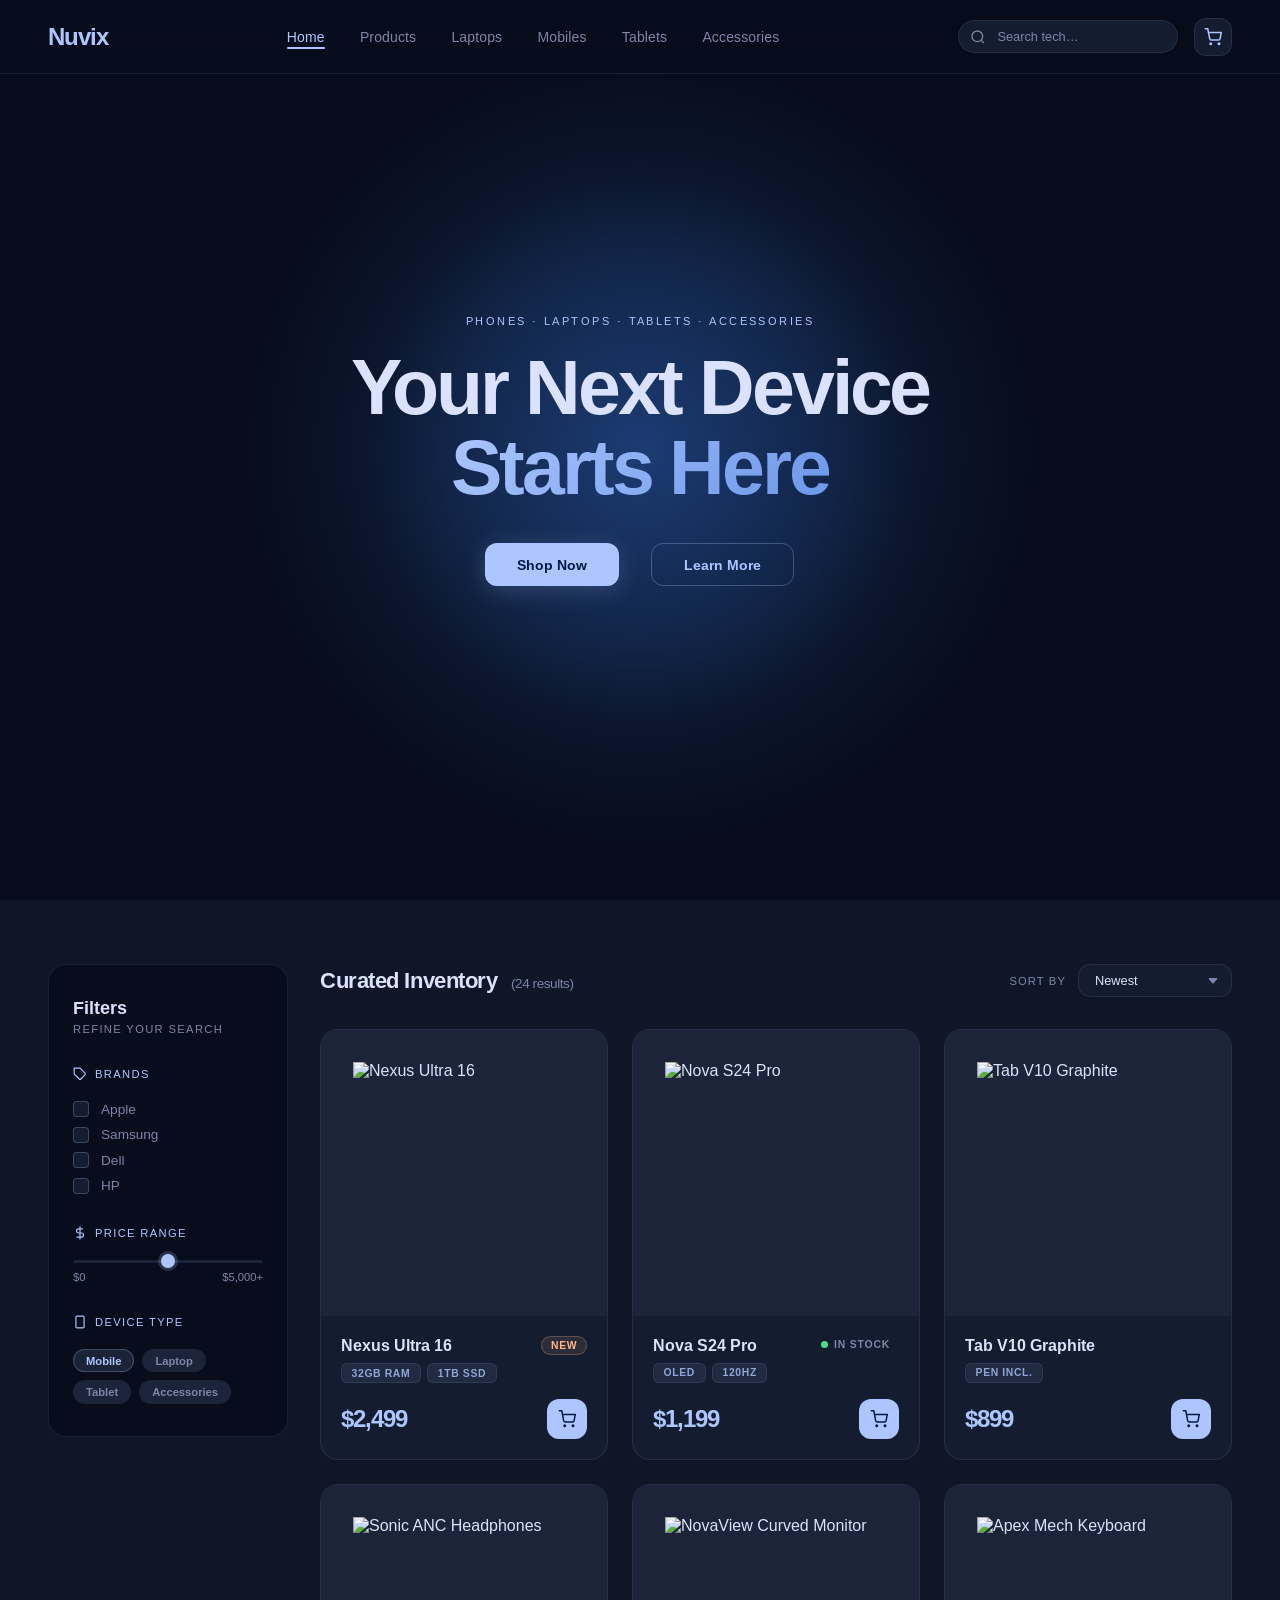
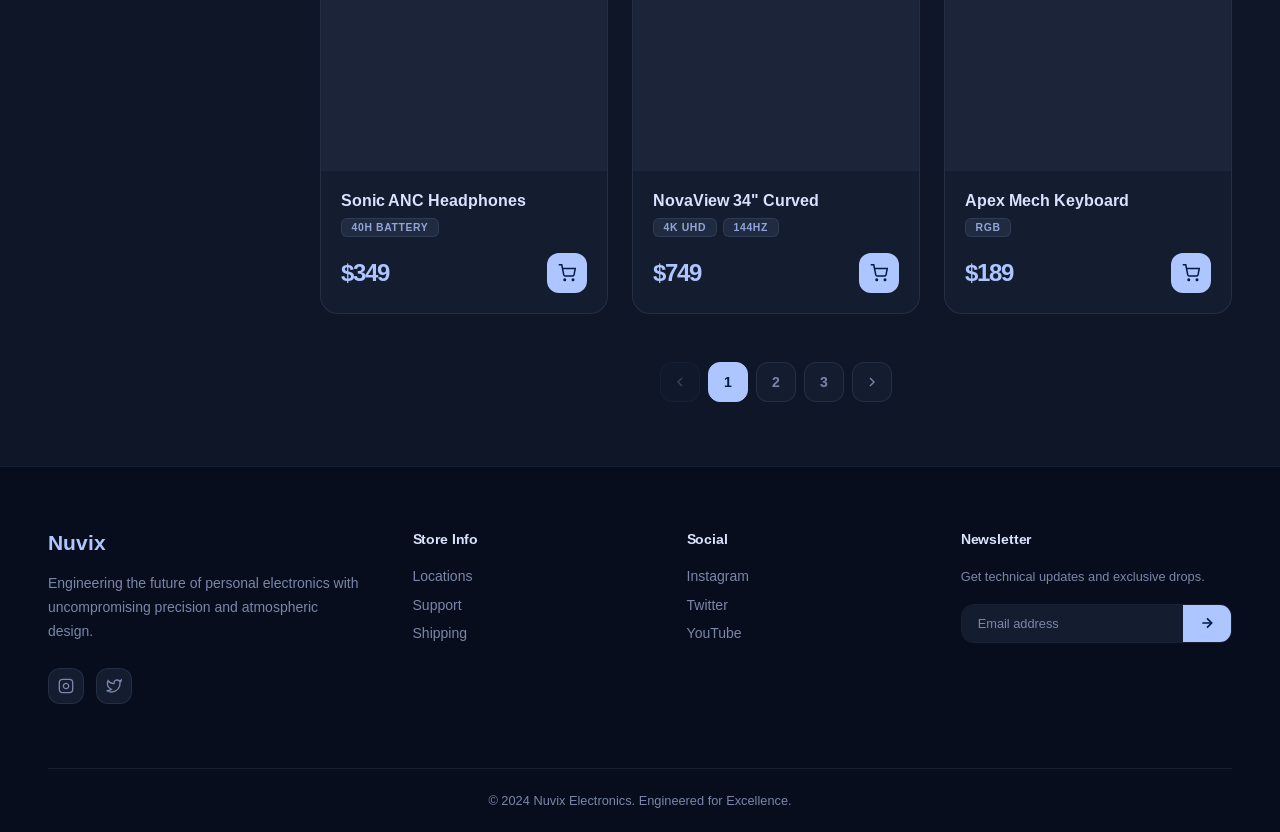
==== public/index.html @ 279979a7 "initial commit" ====
<!DOCTYPE html>
<html lang="en">

<head>
    <meta charset="utf-8" />
    <meta name="viewport" content="width=device-width, initial-scale=1.0" />
    <title>Nuvix | Engineered for Excellence</title>
    <link rel="preconnect" href="https://fonts.googleapis.com">
    <link rel="preconnect" href="https://fonts.gstatic.com" crossorigin>
    <link href="https://fonts.googleapis.com/css2?family=Arimo:ital,wght@0,400..700;1,400..700&display=swap"
        rel="stylesheet">
    <link rel="stylesheet" href="./css/home.css">
    <nav class="nav">
        <div class="nav__logo">Nuvix</div>

        <ul class="nav__links">
            <li><a href="#" class="active">Home</a></li>
            <li><a href="#">Products</a></li>
            <li><a href="#">Laptops</a></li>
            <li><a href="#">Mobiles</a></li>
            <li><a href="#">Tablets</a></li>
            <li><a href="#">Accessories</a></li>
        </ul>

        <div class="nav__actions">
            <div class="nav__search">
                <svg xmlns="http://www.w3.org/2000/svg" width="16" height="16" fill="none" stroke="currentColor"
                    stroke-width="2" viewBox="0 0 24 24">
                    <circle cx="11" cy="11" r="8" />
                    <line x1="21" y1="21" x2="16.65" y2="16.65" />
                </svg>
                <input type="text" placeholder="Search tech…" aria-label="Search" />
            </div>
            <button class="btn-icon" aria-label="Cart">
                <svg xmlns="http://www.w3.org/2000/svg" width="18" height="18" fill="none" stroke="currentColor"
                    stroke-width="2" viewBox="0 0 24 24">
                    <circle cx="9" cy="21" r="1" />
                    <circle cx="20" cy="21" r="1" />
                    <path d="M1 1h4l2.68 13.39a2 2 0 0 0 2 1.61h9.72a2 2 0 0 0 2-1.61L23 6H6" />
                </svg>
            </button>
        </div>
    </nav>

    <!-- ══ HERO ══════════════════════════════ -->
    <section class="hero background-gradient">
        

        <div class="hero__content">
            <span class="hero__eyebrow">Phones · Laptops · Tablets · Accessories</span>
            <h1 class="hero__title">Your Next Device<br /><span>Starts Here</span></h1>
            <div class="hero__cta">
                <button class="btn-primary">Shop Now</button>
                <button class="btn-secondary">Learn More</button>
            </div>
        </div>
    </section>

    <!-- ══ CATALOG ════════════════════════════ -->
    <div class="catalog">

        <!-- Sidebar -->
        <aside class="sidebar">
            <div class="sidebar__header">
                <h2>Filters</h2>
                <p>Refine your search</p>
            </div>

            <!-- Brands -->
            <div class="filter-group">
                <div class="filter-group__label">
                    <svg xmlns="http://www.w3.org/2000/svg" fill="none" viewBox="0 0 24 24" stroke="currentColor"
                        stroke-width="2">
                        <path d="M20.59 13.41l-7.17 7.17a2 2 0 0 1-2.83 0L2 12V2h10l8.59 8.59a2 2 0 0 1 0 2.82z" />
                        <line x1="7" y1="7" x2="7.01" y2="7" />
                    </svg>
                    Brands
                </div>
                <div class="checkbox-list">
                    <label class="checkbox-item"><input type="checkbox" /><span>Apple</span></label>
                    <label class="checkbox-item"><input type="checkbox" /><span>Samsung</span></label>
                    <label class="checkbox-item"><input type="checkbox" /><span>Dell</span></label>
                    <label class="checkbox-item"><input type="checkbox" /><span>HP</span></label>
                </div>
            </div>

            <!-- Price Range -->
            <div class="filter-group">
                <div class="filter-group__label">
                    <svg xmlns="http://www.w3.org/2000/svg" fill="none" viewBox="0 0 24 24" stroke="currentColor"
                        stroke-width="2">
                        <line x1="12" y1="1" x2="12" y2="23" />
                        <path d="M17 5H9.5a3.5 3.5 0 0 0 0 7h5a3.5 3.5 0 0 1 0 7H6" />
                    </svg>
                    Price Range
                </div>
                <div class="range-wrap">
                    <input type="range" min="0" max="5000" value="2500" />
                    <div class="range-labels"><span>$0</span><span>$5,000+</span></div>
                </div>
            </div>

            <!-- Device Type -->
            <div class="filter-group">
                <div class="filter-group__label">
                    <svg xmlns="http://www.w3.org/2000/svg" fill="none" viewBox="0 0 24 24" stroke="currentColor"
                        stroke-width="2">
                        <rect x="5" y="2" width="14" height="20" rx="2" ry="2" />
                        <line x1="12" y1="18" x2="12.01" y2="18" />
                    </svg>
                    Device Type
                </div>
                <div class="chip-list">
                    <button class="chip active">Mobile</button>
                    <button class="chip">Laptop</button>
                    <button class="chip">Tablet</button>
                    <button class="chip">Accessories</button>
                </div>
            </div>
        </aside>

        <!-- Main -->
        <div class="main-content">
            <div class="sort-bar">
                <h2>Curated Inventory <span>(24 results)</span></h2>
                <div class="sort-controls">
                    <label for="sort">Sort By</label>
                    <select id="sort">
                        <option>Newest</option>
                        <option>Price: Low to High</option>
                        <option>Price: High to Low</option>
                    </select>
                </div>
            </div>

            <div class="product-grid">

                <!-- Card 1 -->
                <div class="product-card">
                    <div class="card-img">
                        <img src="https://lh3.googleusercontent.com/aida-public/[base64]"
                            alt="Nexus Ultra 16" />
                    </div>
                    <div class="card-body">
                        <div class="card-header">
                            <a href="product.html">
                                <h3>Nexus Ultra 16</h3>
                            </a>
                            <span class="badge badge--new">NEW</span>
                        </div>
                        <div class="card-tags">
                            <span class="tag">32GB RAM</span>
                            <span class="tag">1TB SSD</span>
                        </div>
                        <div class="card-footer">
                            <span class="price">$2,499</span>
                            <button class="add-btn" aria-label="Add to cart">
                                <svg xmlns="http://www.w3.org/2000/svg" width="18" height="18" fill="none"
                                    stroke="currentColor" stroke-width="2" viewBox="0 0 24 24">
                                    <circle cx="9" cy="21" r="1" />
                                    <circle cx="20" cy="21" r="1" />
                                    <path d="M1 1h4l2.68 13.39a2 2 0 0 0 2 1.61h9.72a2 2 0 0 0 2-1.61L23 6H6" />
                                </svg>
                            </button>
                        </div>
                    </div>
                </div>

                <!-- Card 2 -->
                <div class="product-card">
                    <div class="card-img">
                        <img src="https://lh3.googleusercontent.com/aida-public/[base64]"
                            alt="Nova S24 Pro" />
                    </div>
                    <div class="card-body">
                        <div class="card-header">
                            <h3>Nova S24 Pro</h3>
                            <span class="badge badge--stock"><span class="dot"></span><span>In Stock</span></span>
                        </div>
                        <div class="card-tags">
                            <span class="tag">OLED</span>
                            <span class="tag">120Hz</span>
                        </div>
                        <div class="card-footer">
                            <span class="price">$1,199</span>
                            <button class="add-btn" aria-label="Add to cart">
                                <svg xmlns="http://www.w3.org/2000/svg" width="18" height="18" fill="none"
                                    stroke="currentColor" stroke-width="2" viewBox="0 0 24 24">
                                    <circle cx="9" cy="21" r="1" />
                                    <circle cx="20" cy="21" r="1" />
                                    <path d="M1 1h4l2.68 13.39a2 2 0 0 0 2 1.61h9.72a2 2 0 0 0 2-1.61L23 6H6" />
                                </svg>
                            </button>
                        </div>
                    </div>
                </div>

                <!-- Card 3 -->
                <div class="product-card">
                    <div class="card-img">
                        <img src="https://lh3.googleusercontent.com/aida-public/[base64]"
                            alt="Tab V10 Graphite" />
                    </div>
                    <div class="card-body">
                        <div class="card-header">
                            <h3>Tab V10 Graphite</h3>
                        </div>
                        <div class="card-tags">
                            <span class="tag">Pen Incl.</span>
                        </div>
                        <div class="card-footer">
                            <span class="price">$899</span>
                            <button class="add-btn" aria-label="Add to cart">
                                <svg xmlns="http://www.w3.org/2000/svg" width="18" height="18" fill="none"
                                    stroke="currentColor" stroke-width="2" viewBox="0 0 24 24">
                                    <circle cx="9" cy="21" r="1" />
                                    <circle cx="20" cy="21" r="1" />
                                    <path d="M1 1h4l2.68 13.39a2 2 0 0 0 2 1.61h9.72a2 2 0 0 0 2-1.61L23 6H6" />
                                </svg>
                            </button>
                        </div>
                    </div>
                </div>

                <!-- Card 4 -->
                <div class="product-card">
                    <div class="card-img">
                        <img src="https://lh3.googleusercontent.com/aida-public/[base64]"
                            alt="Sonic ANC Headphones" />
                    </div>
                    <div class="card-body">
                        <div class="card-header">
                            <h3>Sonic ANC Headphones</h3>
                        </div>
                        <div class="card-tags">
                            <span class="tag">40h Battery</span>
                        </div>
                        <div class="card-footer">
                            <span class="price">$349</span>
                            <button class="add-btn" aria-label="Add to cart">
                                <svg xmlns="http://www.w3.org/2000/svg" width="18" height="18" fill="none"
                                    stroke="currentColor" stroke-width="2" viewBox="0 0 24 24">
                                    <circle cx="9" cy="21" r="1" />
                                    <circle cx="20" cy="21" r="1" />
                                    <path d="M1 1h4l2.68 13.39a2 2 0 0 0 2 1.61h9.72a2 2 0 0 0 2-1.61L23 6H6" />
                                </svg>
                            </button>
                        </div>
                    </div>
                </div>

                <!-- Card 5 -->
                <div class="product-card">
                    <div class="card-img">
                        <img src="https://lh3.googleusercontent.com/aida-public/[base64]"
                            alt="NovaView Curved Monitor" />
                    </div>
                    <div class="card-body">
                        <div class="card-header">
                            <h3>NovaView 34" Curved</h3>
                        </div>
                        <div class="card-tags">
                            <span class="tag">4K UHD</span>
                            <span class="tag">144Hz</span>
                        </div>
                        <div class="card-footer">
                            <span class="price">$749</span>
                            <button class="add-btn" aria-label="Add to cart">
                                <svg xmlns="http://www.w3.org/2000/svg" width="18" height="18" fill="none"
                                    stroke="currentColor" stroke-width="2" viewBox="0 0 24 24">
                                    <circle cx="9" cy="21" r="1" />
                                    <circle cx="20" cy="21" r="1" />
                                    <path d="M1 1h4l2.68 13.39a2 2 0 0 0 2 1.61h9.72a2 2 0 0 0 2-1.61L23 6H6" />
                                </svg>
                            </button>
                        </div>
                    </div>
                </div>

                <!-- Card 6 -->
                <div class="product-card">
                    <div class="card-img">
                        <img src="https://lh3.googleusercontent.com/aida-public/[base64]"
                            alt="Apex Mech Keyboard" />
                    </div>
                    <div class="card-body">
                        <div class="card-header">
                            <h3>Apex Mech Keyboard</h3>
                        </div>
                        <div class="card-tags">
                            <span class="tag">RGB</span>
                        </div>
                        <div class="card-footer">
                            <span class="price">$189</span>
                            <button class="add-btn" aria-label="Add to cart">
                                <svg xmlns="http://www.w3.org/2000/svg" width="18" height="18" fill="none"
                                    stroke="currentColor" stroke-width="2" viewBox="0 0 24 24">
                                    <circle cx="9" cy="21" r="1" />
                                    <circle cx="20" cy="21" r="1" />
                                    <path d="M1 1h4l2.68 13.39a2 2 0 0 0 2 1.61h9.72a2 2 0 0 0 2-1.61L23 6H6" />
                                </svg>
                            </button>
                        </div>
                    </div>
                </div>

            </div><!-- /grid -->

            <!-- Pagination -->
            <div class="pagination">
                <button class="page-btn" disabled aria-label="Previous">
                    <svg xmlns="http://www.w3.org/2000/svg" width="16" height="16" fill="none" stroke="currentColor"
                        stroke-width="2" viewBox="0 0 24 24">
                        <polyline points="15 18 9 12 15 6" />
                    </svg>
                </button>
                <button class="page-btn active">1</button>
                <button class="page-btn">2</button>
                <button class="page-btn">3</button>
                <button class="page-btn" aria-label="Next">
                    <svg xmlns="http://www.w3.org/2000/svg" width="16" height="16" fill="none" stroke="currentColor"
                        stroke-width="2" viewBox="0 0 24 24">
                        <polyline points="9 18 15 12 9 6" />
                    </svg>
                </button>
            </div>

        </div><!-- /main-content -->
    </div><!-- /catalog -->

    <!-- ══ FOOTER ════════════════════════════ -->
    <footer class="footer">
        <div class="footer__grid">

            <div class="footer__brand">
                <div class="footer__brand-logo">Nuvix</div>
                <p>Engineering the future of personal electronics with uncompromising precision and atmospheric design.
                </p>
                <div class="footer__socials">
                    <a href="#" class="social-btn" aria-label="Instagram">
                        <svg xmlns="http://www.w3.org/2000/svg" width="16" height="16" fill="none" stroke="currentColor"
                            stroke-width="2" viewBox="0 0 24 24">
                            <rect x="2" y="2" width="20" height="20" rx="5" ry="5" />
                            <path d="M16 11.37A4 4 0 1 1 12.63 8 4 4 0 0 1 16 11.37z" />
                            <line x1="17.5" y1="6.5" x2="17.51" y2="6.5" />
                        </svg>
                    </a>
                    <a href="#" class="social-btn" aria-label="Twitter">
                        <svg xmlns="http://www.w3.org/2000/svg" width="16" height="16" fill="none" stroke="currentColor"
                            stroke-width="2" viewBox="0 0 24 24">
                            <path
                                d="M23 3a10.9 10.9 0 0 1-3.14 1.53 4.48 4.48 0 0 0-7.86 3v1A10.66 10.66 0 0 1 3 4s-4 9 5 13a11.64 11.64 0 0 1-7 2c9 5 20 0 20-11.5a4.5 4.5 0 0 0-.08-.83A7.72 7.72 0 0 0 23 3z" />
                        </svg>
                    </a>
                </div>
            </div>

            <div class="footer__col">
                <h4>Store Info</h4>
                <ul>
                    <li><a href="#">Locations</a></li>
                    <li><a href="#">Support</a></li>
                    <li><a href="#">Shipping</a></li>
                </ul>
            </div>

            <div class="footer__col">
                <h4>Social</h4>
                <ul>
                    <li><a href="#">Instagram</a></li>
                    <li><a href="#">Twitter</a></li>
                    <li><a href="#">YouTube</a></li>
                </ul>
            </div>

            <div class="footer__col">
                <h4>Newsletter</h4>
                <p class="newsletter__label">Get technical updates and exclusive drops.</p>
                <div class="newsletter-form">
                    <input type="email" placeholder="Email address" aria-label="Email address" />
                    <button aria-label="Subscribe">
                        <svg xmlns="http://www.w3.org/2000/svg" width="16" height="16" fill="none" stroke="currentColor"
                            stroke-width="2.5" viewBox="0 0 24 24">
                            <line x1="5" y1="12" x2="19" y2="12" />
                            <polyline points="12 5 19 12 12 19" />
                        </svg>
                    </button>
                </div>
            </div>

        </div>

        <div class="footer__bottom">
            <p>© 2024 Nuvix Electronics. Engineered for Excellence.</p>
        </div>
    </footer>

    <script>
        // Chip toggle
        document.querySelectorAll('.chip').forEach(chip => {
            chip.addEventListener('click', () => {
                document.querySelectorAll('.chip').forEach(c => c.classList.remove('active'));
                chip.classList.add('active');
            });
        });

        // Pagination
        document.querySelectorAll('.page-btn:not([disabled])').forEach(btn => {
            btn.addEventListener('click', () => {
                if (btn.querySelector('svg')) return; // skip arrow buttons
                document.querySelectorAll('.page-btn').forEach(b => b.classList.remove('active'));
                btn.classList.add('active');
            });
        });
    </script>
    </body>

</html>
---- public/css/home.css ----
*,
 *::before,
 *::after {
     box-sizing: border-box;
     margin: 0;
     padding: 0;
 }

 :root {
     --bg: #070d1c;
     --surface: #0e1628;
     --surface-2: #141d30;
     --surface-3: #1b2438;
     --border: rgba(173, 198, 255, .1);
     --primary: #adc6ff;
     --primary-dim: #6b97e8;
     --accent: #ffb786;
     --text: #dae2fd;
     --muted: #7b86a8;
     --font-head: 'Arimo', sans-serif;
     --font-body: 'DM Sans', sans-serif;
     --radius: 12px;
     --transition: .22s cubic-bezier(.4, 0, .2, 1);
 }

 html {
     scroll-behavior: smooth;
 }

 body {
     font-family: var(--font-body);
     background: var(--bg);
     color: var(--text);
     min-height: 100vh;
     overflow-x: hidden;
 }

 a {
     text-decoration: none;
     color: inherit;
 }

 ul {
     list-style: none;
 }

 img {
     display: block;
     max-width: 100%;
 }

 button,
 input,
 select {
     font-family: inherit;
 }

 /* ── Scrollbar ── */
 ::-webkit-scrollbar {
     width: 6px;
 }

 ::-webkit-scrollbar-track {
     background: var(--bg);
 }

 ::-webkit-scrollbar-thumb {
     background: var(--surface-3);
     border-radius: 99px;
 }

 /* ── Utility ── */
 .sr-only {
     position: absolute;
     width: 1px;
     height: 1px;
     overflow: hidden;
     clip: rect(0, 0, 0, 0);
 }

 /* ════════════════════════════════════════
     NAV
  ════════════════════════════════════════ */
 .nav {
     position: fixed;
     top: 0;
     left: 0;
     right: 0;
     z-index: 100;
     display: flex;
     align-items: center;
     justify-content: space-between;
     padding: 1.1rem 3rem;
     background: rgba(7, 13, 28, .7);
     backdrop-filter: blur(18px);
     border-bottom: 1px solid var(--border);
 }

 .nav__logo {
     font-family: var(--font-head);
     font-size: 1.5rem;
     font-weight: 800;
     color: var(--primary);
     letter-spacing: -.04em;
 }

 .nav__links {
     display: flex;
     align-items: center;
     gap: 2.2rem;
 }

 .nav__links a {
     font-size: .875rem;
     font-weight: 500;
     color: var(--muted);
     letter-spacing: .01em;
     transition: color var(--transition);
     position: relative;
 }

 .nav__links a:hover,
 .nav__links a.active {
     color: var(--primary);
 }

 .nav__links a.active::after {
     content: '';
     position: absolute;
     bottom: -4px;
     left: 0;
     right: 0;
     height: 2px;
     background: var(--primary);
     border-radius: 99px;
 }

 .nav__actions {
     display: flex;
     align-items: center;
     gap: 1rem;
 }

 .nav__search {
     position: relative;
     display: flex;
     align-items: center;
 }

 .nav__search svg {
     position: absolute;
     left: .75rem;
     color: var(--muted);
     pointer-events: none;
 }

 .nav__search input {
     background: var(--surface-2);
     border: 1px solid var(--border);
     border-radius: 99px;
     padding: .5rem 1rem .5rem 2.4rem;
     font-size: .8rem;
     color: var(--text);
     width: 220px;
     transition: border-color var(--transition), box-shadow var(--transition);
     outline: none;
 }

 .nav__search input::placeholder {
     color: var(--muted);
 }

 .nav__search input:focus {
     border-color: var(--primary-dim);
     box-shadow: 0 0 0 3px rgba(173, 198, 255, .1);
 }

 .btn-icon {
     display: flex;
     align-items: center;
     justify-content: center;
     width: 38px;
     height: 38px;
     border: 1px solid var(--border);
     border-radius: var(--radius);
     background: var(--surface-2);
     color: var(--primary);
     cursor: pointer;
     transition: background var(--transition), transform var(--transition);
 }

 .btn-icon:hover {
     background: var(--surface-3);
 }

 .btn-icon:active {
     transform: scale(.92);
 }

 /* ════════════════════════════════════════
     HERO
  ════════════════════════════════════════ */
 .hero {
     position: relative;
     min-height: 100vh;
     display: flex;
     align-items: center;
     padding: 8rem 3rem 8rem;
     overflow: hidden;
     flex-direction: column;
     justify-content: center;
 }



 .hero__bg {
     position: absolute;
     inset: 0;
     z-index: 0;
 }

 .hero__bg img {
     width: 100%;
     height: 100%;
     object-fit: cover;
     opacity: .2;

 }

 .hero__bg::after {
     content: '';
     inset: 0;
     background: linear-gradient(90deg, var(--bg) 40%, transparent 100%);
 }

 /* decorative glow */
 .hero__glow {
     position: absolute;
     top: 25%;
     right: 35%;
     width: 500px;
     height: 500px;
     border-radius: 50%;
     background: radial-gradient(circle, rgba(107, 151, 232, .18) 0%, transparent 70%);
     pointer-events: none;
     z-index: 0;
 }

 

 .background-gradient {
     inset: 0;
     z-index: 0;
     background-image: radial-gradient(circle at 50% 50%,
             rgba(59, 130, 246, 0.4) 0%,
             rgba(59, 130, 246, 0.2) 25%,
             rgba(59, 130, 246, 0.08) 35%,
             transparent 50%);
     background-size: 100% 100%;
 }


 .hero__content {
     position: relative;
     z-index: 1;
     max-width: 840px;
     text-align: center;
     display: flex;
     flex-direction: column;
     align-items: center;
 }

 .hero__eyebrow {
     display: inline-block;
     font-size: .7rem;
     font-family: var(--font-head);
     letter-spacing: .22em;
     text-transform: uppercase;
     color: var(--primary);
     margin-bottom: 1.25rem;

 }

 .hero__title {
     font-family: var(--font-head);
     font-size: clamp(2.8rem, 6vw, 5.5rem);
     font-weight: 800;
     line-height: 1.05;
     letter-spacing: -.04em;
     color: var(--text);
     margin-bottom: 1.5rem;
 }

 .hero__title span {
     background: linear-gradient(135deg, var(--primary) 0%, var(--primary-dim) 100%);
     -webkit-background-clip: text;
     -webkit-text-fill-color: transparent;
     background-clip: text;
 }

 .hero__desc {
     font-size: 1.05rem;
     color: var(--muted);
     line-height: 1.7;
     max-width: 440px;
     margin-bottom: 2.5rem;
     text-align: center;
 }

 .hero__cta {
     display: flex;
     gap: 2rem;
     flex-wrap: wrap;
     margin-top: 10px;
 }

 .btn-primary {
     padding: .8rem 2rem;
     background: var(--primary);
     color: #001a42;
     font-family: var(--font-head);
     font-weight: 700;
     font-size: .9rem;
     border: none;
     border-radius: var(--radius);
     cursor: pointer;
     transition: opacity var(--transition), transform var(--transition), box-shadow var(--transition);
     box-shadow: 0 4px 24px rgba(173, 198, 255, .2);
 }

 .btn-primary:hover {
     opacity: .88;
     transform: translateY(-2px);
     box-shadow: 0 8px 32px rgba(173, 198, 255, .3);
 }

 .btn-primary:active {
     transform: scale(.96);
 }

 .btn-secondary {
     padding: .8rem 2rem;
     background: transparent;
     color: var(--primary);
     font-family: var(--font-head);
     font-weight: 600;
     font-size: .9rem;
     border: 1px solid rgba(173, 198, 255, .3);
     border-radius: var(--radius);
     cursor: pointer;
     transition: background var(--transition), border-color var(--transition), transform var(--transition);
 }

 .btn-secondary:hover {
     background: rgba(173, 198, 255, .06);
     border-color: var(--primary);
 }

 .btn-secondary:active {
     transform: scale(.96);
 }



 .hero__image:hover {
     transform: translateY(-50%) rotate(0deg);
 }

 /* ════════════════════════════════════════
     CATALOG LAYOUT
  ════════════════════════════════════════ */
 .catalog {
     display: flex;
     gap: 2rem;
     padding: 4rem 3rem;
     background: var(--surface);
     min-height: 80vh;
     align-items: flex-start;
 }

 /* ── Sidebar ── */
 .sidebar {
     width: 240px;
     flex-shrink: 0;
     background: var(--bg);
     border: 1px solid var(--border);
     border-radius: 18px;
     padding: 2rem 1.5rem;
     position: sticky;
     top: 80px;
     display: flex;
     flex-direction: column;
     gap: 2rem;
 }

 .sidebar__header h2 {
     font-family: var(--font-head);
     font-size: 1.1rem;
     font-weight: 700;
     color: var(--text);
 }

 .sidebar__header p {
     font-size: .7rem;
     letter-spacing: .12em;
     text-transform: uppercase;
     color: var(--muted);
     margin-top: .25rem;
 }

 .filter-group {
     display: flex;
     flex-direction: column;
     gap: 1rem;
 }

 .filter-group__label {
     display: flex;
     align-items: center;
     gap: .5rem;
     font-size: .7rem;
     letter-spacing: .12em;
     text-transform: uppercase;
     color: var(--primary);
     margin-bottom: .25rem;
 }

 .filter-group__label svg {
     width: 14px;
     height: 14px;
 }

 .checkbox-list {
     display: flex;
     flex-direction: column;
     gap: .6rem;
 }

 .checkbox-item {
     display: flex;
     align-items: center;
     gap: .75rem;
     cursor: pointer;
 }

 .checkbox-item input[type="checkbox"] {
     appearance: none;
     width: 16px;
     height: 16px;
     border: 1.5px solid rgba(173, 198, 255, .25);
     border-radius: 4px;
     background: var(--surface-2);
     cursor: pointer;
     transition: border-color var(--transition), background var(--transition);
     flex-shrink: 0;
     position: relative;
 }

 .checkbox-item input[type="checkbox"]:checked {
     background: var(--primary);
     border-color: var(--primary);
 }

 .checkbox-item input[type="checkbox"]:checked::after {
     content: '';
     position: absolute;
     top: 2px;
     left: 5px;
     width: 4px;
     height: 8px;
     border: 2px solid #001a42;
     border-top: none;
     border-left: none;
     transform: rotate(45deg);
 }

 .checkbox-item span {
     font-size: .85rem;
     color: var(--muted);
     transition: color var(--transition);
 }

 .checkbox-item:hover span {
     color: var(--primary);
 }

 /* range */
 .range-wrap {
     display: flex;
     flex-direction: column;
     gap: .5rem;
 }

 input[type="range"] {
     -webkit-appearance: none;
     appearance: none;
     width: 100%;
     height: 3px;
     background: var(--surface-3);
     border-radius: 99px;
     outline: none;
     cursor: pointer;
 }

 input[type="range"]::-webkit-slider-thumb {
     -webkit-appearance: none;
     width: 14px;
     height: 14px;
     border-radius: 50%;
     background: var(--primary);
     cursor: pointer;
     box-shadow: 0 0 0 3px rgba(173, 198, 255, .2);
 }

 .range-labels {
     display: flex;
     justify-content: space-between;
     font-size: .7rem;
     color: var(--muted);
 }

 /* device type chips */
 .chip-list {
     display: flex;
     flex-wrap: wrap;
     gap: .5rem;
 }

 .chip {
     padding: .3rem .75rem;
     border-radius: 99px;
     font-size: .7rem;
     font-weight: 600;
     cursor: pointer;
     transition: background var(--transition), color var(--transition);
     border: 1px solid transparent;
     background: var(--surface-3);
     color: var(--muted);
 }

 .chip:hover {
     background: var(--surface-2);
     color: var(--text);
 }

 .chip.active {
     background: rgba(173, 198, 255, .12);
     color: var(--primary);
     border-color: rgba(173, 198, 255, .25);
 }

 /* ── Main Content ── */
 .main-content {
     flex: 1;
     min-width: 0;
 }

 .sort-bar {
     display: flex;
     align-items: center;
     justify-content: space-between;
     margin-bottom: 2rem;
     flex-wrap: wrap;
     gap: 1rem;
 }

 .sort-bar h2 {
     font-family: var(--font-head);
     font-size: 1.4rem;
     font-weight: 700;
     letter-spacing: -.02em;
     color: var(--text);
 }

 .sort-bar h2 span {
     font-size: .85rem;
     font-weight: 400;
     color: var(--muted);
     margin-left: .5rem;
     font-family: var(--font-body);
 }

 .sort-controls {
     display: flex;
     align-items: center;
     gap: .75rem;
 }

 .sort-controls label {
     font-size: .7rem;
     letter-spacing: .1em;
     text-transform: uppercase;
     color: var(--muted);
 }

 .sort-controls select {
     background: var(--surface-2);
     border: 1px solid var(--border);
     border-radius: var(--radius);
     padding: .5rem 2rem .5rem 1rem;
     font-size: .8rem;
     color: var(--text);
     cursor: pointer;
     outline: none;
     appearance: none;
     background-image: url("data:image/svg+xml,%3Csvg xmlns='http://www.w3.org/2000/svg' width='12' height='12' fill='%237b86a8' viewBox='0 0 16 16'%3E%3Cpath d='M7.247 11.14L2.451 5.658C1.885 5.013 2.345 4 3.204 4h9.592a1 1 0 0 1 .753 1.659l-4.796 5.48a1 1 0 0 1-1.506 0z'/%3E%3C/svg%3E");
     background-repeat: no-repeat;
     background-position: right .75rem center;
     transition: border-color var(--transition);
 }

 .sort-controls select:focus {
     border-color: var(--primary-dim);
 }

 /* ── Product Grid ── */
 .product-grid {
     display: grid;
     grid-template-columns: repeat(auto-fill, minmax(260px, 1fr));
     gap: 1.5rem;
 }

 .product-card {
     background: var(--surface-2);
     border: 1px solid var(--border);
     border-radius: 18px;
     overflow: hidden;
     display: flex;
     flex-direction: column;
     transition: transform var(--transition), border-color var(--transition), box-shadow var(--transition);
 }

 .product-card:hover {
     transform: translateY(-4px);
     border-color: rgba(173, 198, 255, .2);
     box-shadow: 0 16px 48px rgba(0, 0, 0, .4);
 }

 .card-img {
     aspect-ratio: 1;
     background: var(--surface-3);
     padding: 2rem;
     overflow: hidden;
     display: flex;
     align-items: center;
     justify-content: center;
 }

 .card-img img {
     width: 100%;
     height: 100%;
     object-fit: contain;
     transition: transform .5s cubic-bezier(.4, 0, .2, 1);
 }

 .product-card:hover .card-img img {
     transform: scale(1.08);
 }

 .card-body {
     padding: 1.25rem;
     flex: 1;
     display: flex;
     flex-direction: column;
 }

 .card-header {
     display: flex;
     align-items: flex-start;
     justify-content: space-between;
     margin-bottom: .5rem;
     gap: .5rem;
 }

 .card-header h3 {
     font-family: var(--font-head);
     font-size: 1rem;
     font-weight: 700;
     color: var(--text);
     line-height: 1.2;
 }

 .badge {
     font-size: .65rem;
     font-weight: 700;
     letter-spacing: .06em;
     text-transform: uppercase;
     padding: .2rem .55rem;
     border-radius: 99px;
     flex-shrink: 0;
 }

 .badge--new {
     background: rgba(255, 183, 134, .1);
     color: var(--accent);
     border: 1px solid rgba(255, 183, 134, .25);
 }

 .badge--stock {
     display: flex;
     align-items: center;
     gap: .35rem;
 }

 .badge--stock .dot {
     width: 7px;
     height: 7px;
     border-radius: 50%;
     background: #4ade80;
     animation: pulse 2s infinite;
 }

 @keyframes pulse {

     0%,
     100% {
         opacity: 1;
     }

     50% {
         opacity: .4;
     }
 }

 .badge--stock span:last-child {
     font-size: .65rem;
     letter-spacing: .08em;
     text-transform: uppercase;
     color: var(--muted);
 }

 .card-tags {
     display: flex;
     flex-wrap: wrap;
     gap: .4rem;
     margin-bottom: 1rem;
 }

 .tag {
     font-size: .65rem;
     font-weight: 600;
     text-transform: uppercase;
     letter-spacing: .06em;
     padding: .2rem .6rem;
     border-radius: 6px;
     background: rgba(173, 198, 255, .08);
     color: rgba(173, 198, 255, .8);
     border: 1px solid rgba(173, 198, 255, .1);
 }

 .card-footer {
     display: flex;
     align-items: center;
     justify-content: space-between;
     margin-top: auto;
 }

 .price {
     font-family: var(--font-head);
     font-size: 1.5rem;
     font-weight: 800;
     color: var(--primary);
     letter-spacing: -.04em;
 }

 .add-btn {
     display: flex;
     align-items: center;
     justify-content: center;
     width: 40px;
     height: 40px;
     border: none;
     border-radius: var(--radius);
     background: var(--primary);
     color: #001a42;
     cursor: pointer;
     transition: transform var(--transition), opacity var(--transition);
 }

 .add-btn:hover {
     opacity: .85;
 }

 .add-btn:active {
     transform: scale(.88);
 }

 /* ── Pagination ── */
 .pagination {
     display: flex;
     align-items: center;
     justify-content: center;
     gap: .5rem;
     margin-top: 3rem;
 }

 .page-btn {
     width: 40px;
     height: 40px;
     display: flex;
     align-items: center;
     justify-content: center;
     border: 1px solid var(--border);
     border-radius: var(--radius);
     background: var(--surface-2);
     color: var(--muted);
     font-family: var(--font-head);
     font-weight: 600;
     font-size: .9rem;
     cursor: pointer;
     transition: background var(--transition), color var(--transition);
 }

 .page-btn:hover {
     background: var(--surface-3);
     color: var(--text);
 }

 .page-btn.active {
     background: var(--primary);
     color: #001a42;
     border-color: var(--primary);
 }

 .page-btn:disabled {
     opacity: .4;
     cursor: default;
 }

 /* ════════════════════════════════════════
     FOOTER
  ════════════════════════════════════════ */
 .footer {
     background: var(--bg);
     border-top: 1px solid var(--border);
     padding: 4rem 3rem 0;
 }

 .footer__grid {
     display: grid;
     grid-template-columns: 1.4fr 1fr 1fr 1.2fr;
     gap: 3rem;
     max-width: 1200px;
     margin: 0 auto;
     padding-bottom: 4rem;
 }

 .footer__brand-logo {
     font-family: var(--font-head);
     font-size: 1.3rem;
     font-weight: 800;
     color: var(--primary);
     margin-bottom: 1rem;
 }

 .footer__brand p {
     font-size: .875rem;
     color: var(--muted);
     line-height: 1.7;
     margin-bottom: 1.5rem;
 }

 .footer__socials {
     display: flex;
     gap: .75rem;
 }

 .social-btn {
     width: 36px;
     height: 36px;
     display: flex;
     align-items: center;
     justify-content: center;
     border: 1px solid var(--border);
     border-radius: var(--radius);
     color: var(--muted);
     transition: color var(--transition), border-color var(--transition), background var(--transition);
     cursor: pointer;
     background: var(--surface-2);
 }

 .social-btn:hover {
     color: var(--primary);
     border-color: var(--primary);
     background: rgba(173, 198, 255, .06);
 }

 .footer__col h4 {
     font-family: var(--font-head);
     font-size: .875rem;
     font-weight: 700;
     color: var(--text);
     margin-bottom: 1.25rem;
     letter-spacing: -.01em;
 }

 .footer__col ul {
     display: flex;
     flex-direction: column;
     gap: .65rem;
 }

 .footer__col a {
     font-size: .875rem;
     color: var(--muted);
     transition: color var(--transition);
 }

 .footer__col a:hover {
     color: var(--primary);
 }

 .newsletter__label {
     font-size: .8rem;
     color: var(--muted);
     margin-bottom: 1rem;
     line-height: 1.6;
 }

 .newsletter-form {
     display: flex;
     border: 1px solid var(--border);
     border-radius: var(--radius);
     overflow: hidden;
     transition: border-color var(--transition);
 }

 .newsletter-form:focus-within {
     border-color: var(--primary-dim);
 }

 .newsletter-form input {
     flex: 1;
     background: var(--surface-2);
     border: none;
     padding: .65rem 1rem;
     font-size: .8rem;
     color: var(--text);
     outline: none;
 }

 .newsletter-form input::placeholder {
     color: var(--muted);
 }

 .newsletter-form button {
     background: var(--primary);
     border: none;
     padding: .65rem 1rem;
     color: #001a42;
     cursor: pointer;
     transition: opacity var(--transition);
     display: flex;
     align-items: center;
 }

 .newsletter-form button:hover {
     opacity: .85;
 }

 .footer__bottom {
     border-top: 1px solid var(--border);
     padding: 1.5rem 3rem;
     text-align: center;
     max-width: 1200px;
     margin: 0 auto;
 }

 .footer__bottom p {
     font-size: .8rem;
     color: var(--muted);
 }

 /* ════════════════════════════════════════
     RESPONSIVE
  ════════════════════════════════════════ */
 @media (max-width: 1100px) {
     .hero__image {
         display: none;
     }

     .footer__grid {
         grid-template-columns: 1fr 1fr;
     }
 }

 @media (max-width: 768px) {
     .nav {
         padding: 1rem 1.5rem;
     }

     .nav__links {
         display: none;
     }

     .hero {
         padding: 7rem 1.5rem 4rem;
     }

     .catalog {
         flex-direction: column;
         padding: 2rem 1.5rem;
     }

     .sidebar {
         width: 100%;
         position: static;
     }

     .footer {
         padding: 3rem 1.5rem 0;
     }

     .footer__grid {
         grid-template-columns: 1fr;
         gap: 2rem;
     }

     .footer__bottom {
         padding: 1.5rem;
     }
 }
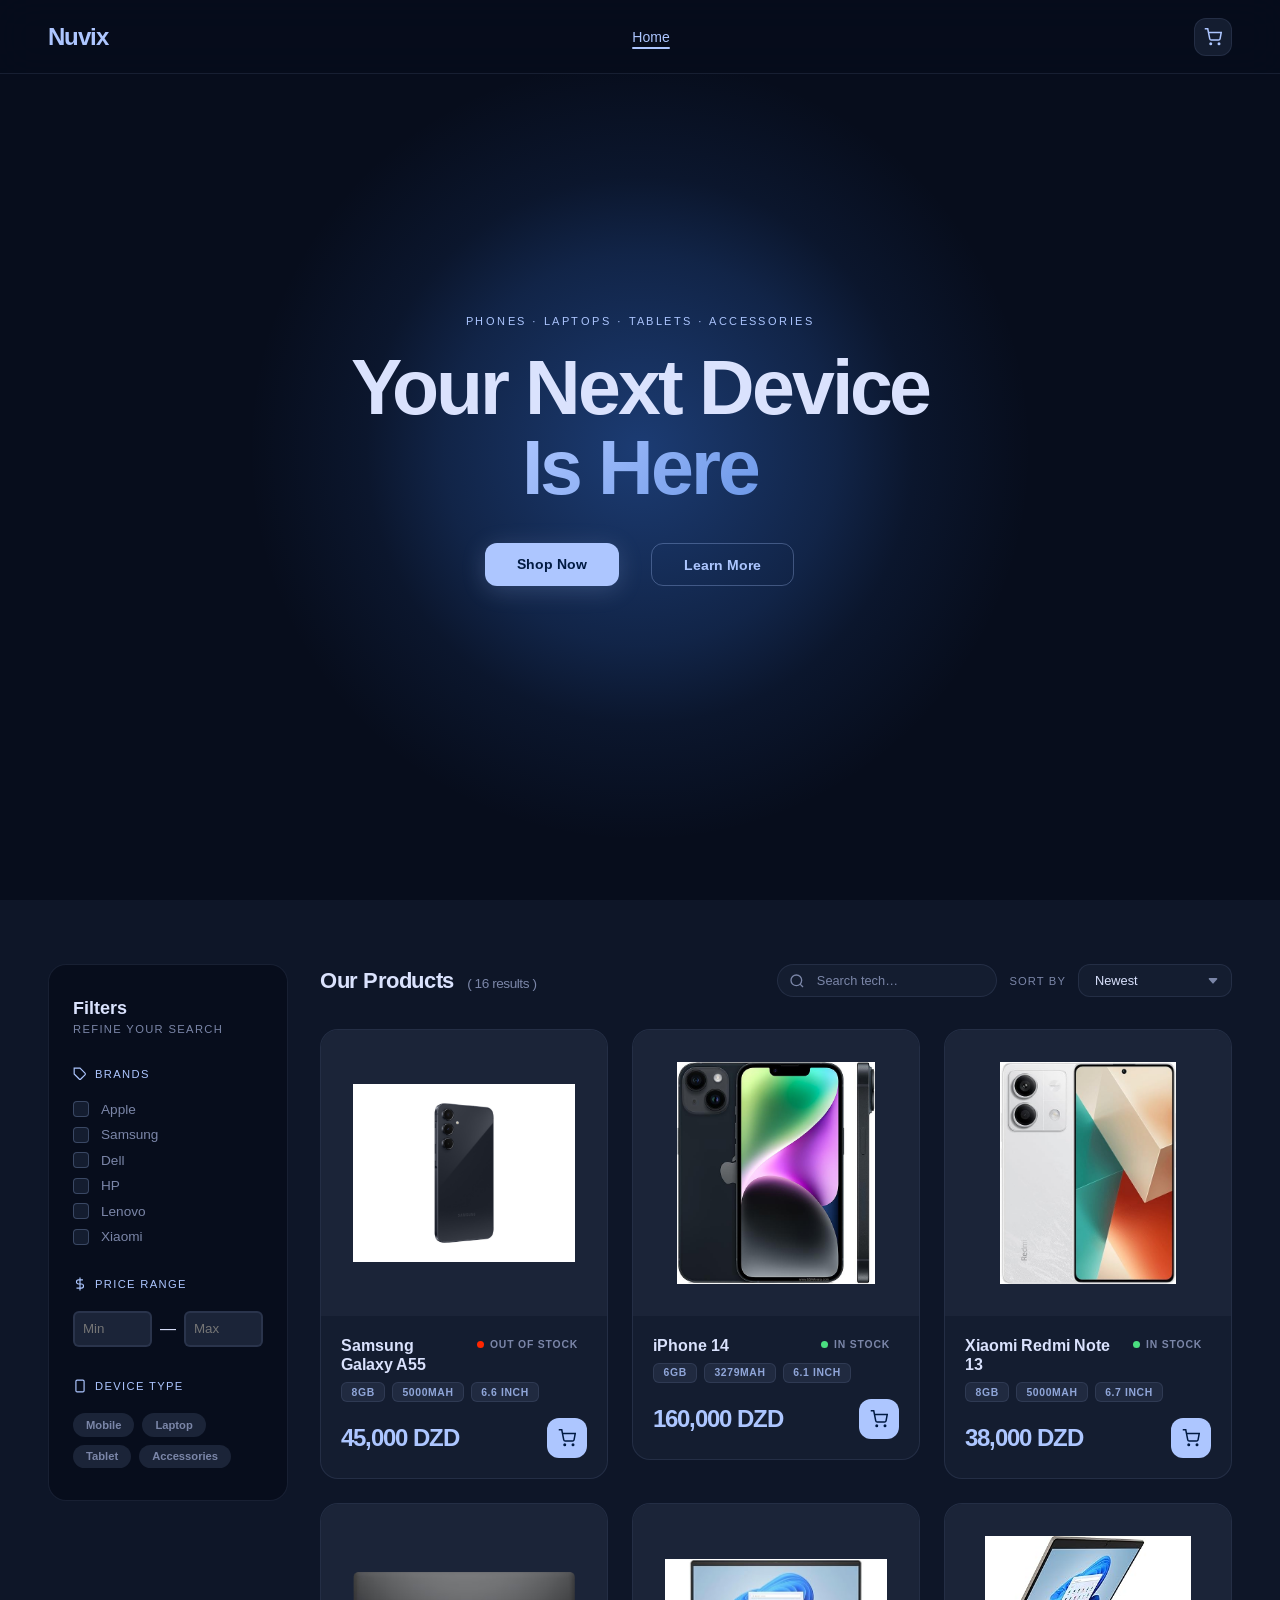
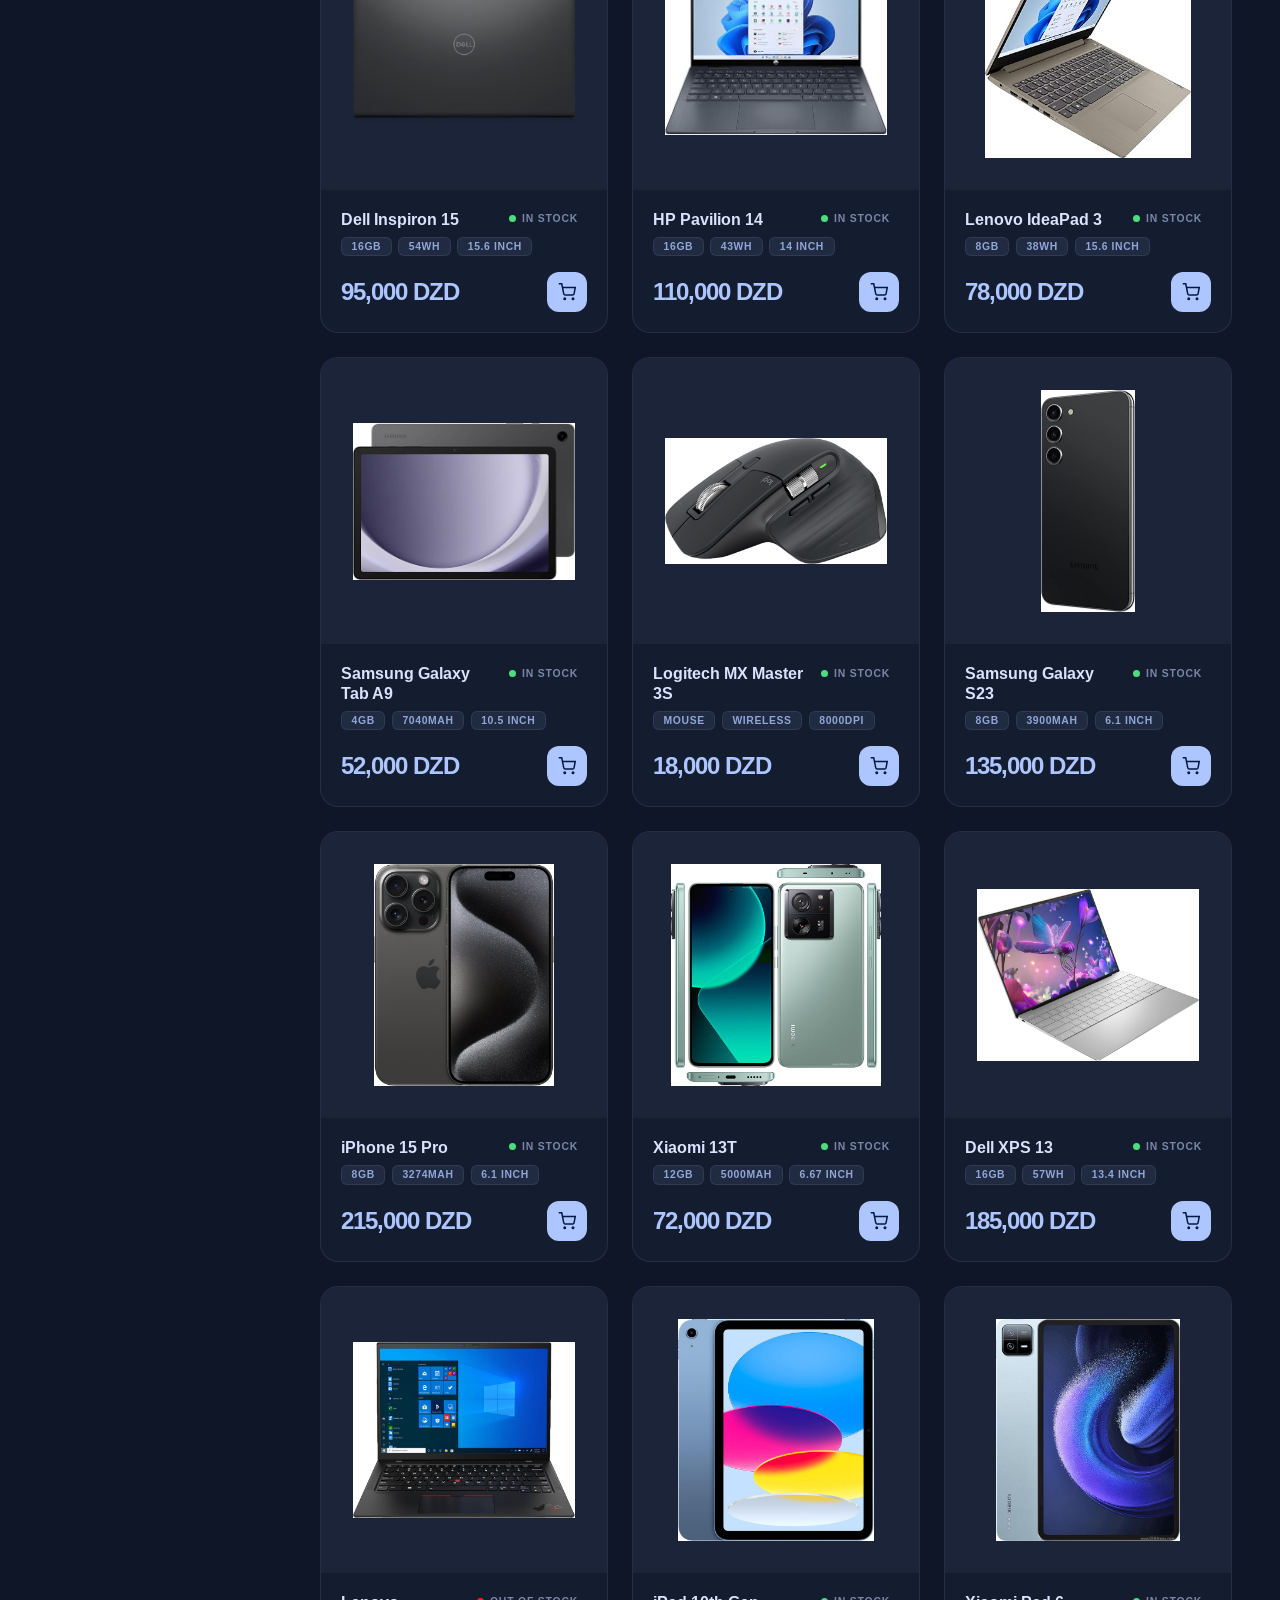
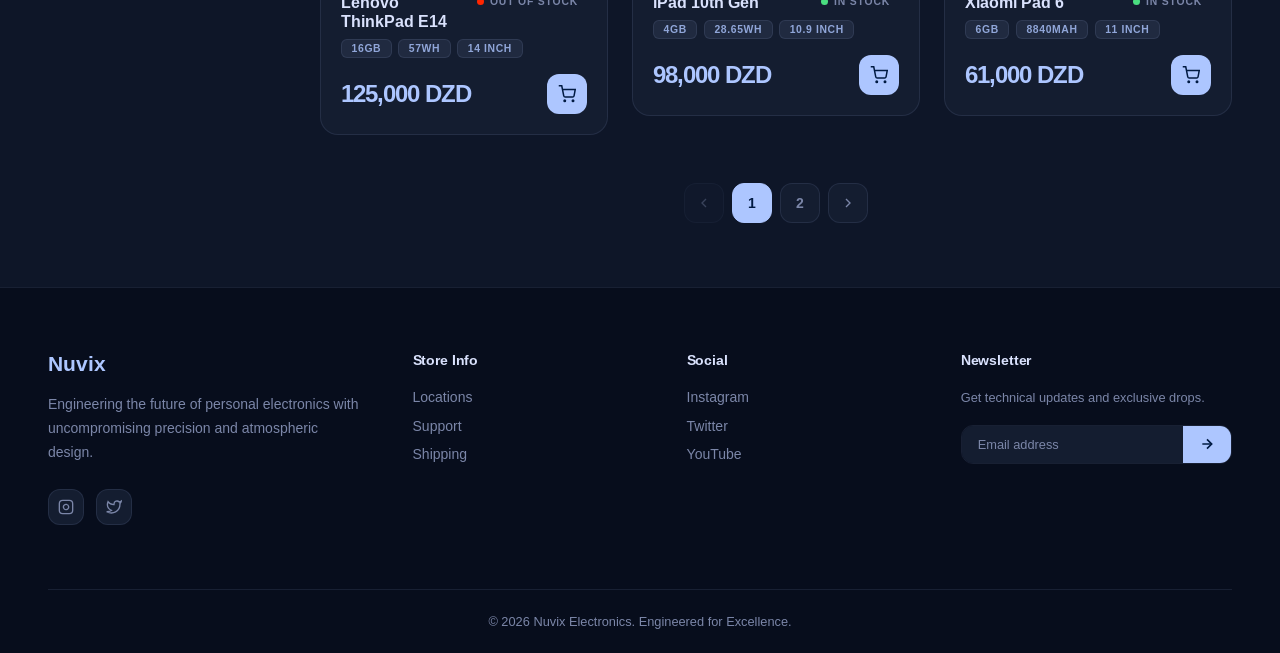
==== commit 1dca8b72: "Refactor code structure" ====
--- a/public/index.html
+++ b/public/index.html
@@ -1,63 +1,54 @@
 <!DOCTYPE html>
 <html lang="en">
+
 
 <head>
     <meta charset="utf-8" />
     <meta name="viewport" content="width=device-width, initial-scale=1.0" />
-    <title>Nuvix | Engineered for Excellence</title>
+    <title>Nuvix | </title>
     <link rel="preconnect" href="https://fonts.googleapis.com">
     <link rel="preconnect" href="https://fonts.gstatic.com" crossorigin>
     <link href="https://fonts.googleapis.com/css2?family=Arimo:ital,wght@0,400..700;1,400..700&display=swap"
         rel="stylesheet">
     <link rel="stylesheet" href="./css/home.css">
+</head>
+
+<body>
     <nav class="nav">
         <div class="nav__logo">Nuvix</div>
 
         <ul class="nav__links">
             <li><a href="#" class="active">Home</a></li>
-            <li><a href="#">Products</a></li>
-            <li><a href="#">Laptops</a></li>
-            <li><a href="#">Mobiles</a></li>
-            <li><a href="#">Tablets</a></li>
-            <li><a href="#">Accessories</a></li>
+
         </ul>
 
         <div class="nav__actions">
-            <div class="nav__search">
-                <svg xmlns="http://www.w3.org/2000/svg" width="16" height="16" fill="none" stroke="currentColor"
-                    stroke-width="2" viewBox="0 0 24 24">
-                    <circle cx="11" cy="11" r="8" />
-                    <line x1="21" y1="21" x2="16.65" y2="16.65" />
+            <a href="./cart.html" class="btn-icon""><svg xmlns=" http://www.w3.org/2000/svg" width="18" height="18"
+                fill="none" stroke="currentColor" stroke-width="2" viewBox="0 0 24 24">
+                <circle cx="9" cy="21" r="1" />
+                <circle cx="20" cy="21" r="1" />
+                <path d="M1 1h4l2.68 13.39a2 2 0 0 0 2 1.61h9.72a2 2 0 0 0 2-1.61L23 6H6" />
                 </svg>
-                <input type="text" placeholder="Search tech…" aria-label="Search" />
-            </div>
-            <button class="btn-icon" aria-label="Cart">
-                <svg xmlns="http://www.w3.org/2000/svg" width="18" height="18" fill="none" stroke="currentColor"
-                    stroke-width="2" viewBox="0 0 24 24">
-                    <circle cx="9" cy="21" r="1" />
-                    <circle cx="20" cy="21" r="1" />
-                    <path d="M1 1h4l2.68 13.39a2 2 0 0 0 2 1.61h9.72a2 2 0 0 0 2-1.61L23 6H6" />
-                </svg>
-            </button>
+            </a>
         </div>
     </nav>
 
     <!-- ══ HERO ══════════════════════════════ -->
     <section class="hero background-gradient">
-        
+
 
         <div class="hero__content">
             <span class="hero__eyebrow">Phones · Laptops · Tablets · Accessories</span>
-            <h1 class="hero__title">Your Next Device<br /><span>Starts Here</span></h1>
+            <h1 class="hero__title">Your Next Device<br /><span>Is Here</span></h1>
             <div class="hero__cta">
-                <button class="btn-primary">Shop Now</button>
+                <a href="#products" class="btn-primary">Shop Now</a>
                 <button class="btn-secondary">Learn More</button>
             </div>
         </div>
     </section>
 
     <!-- ══ CATALOG ════════════════════════════ -->
-    <div class="catalog">
+    <div class="catalog" id="products">
 
         <!-- Sidebar -->
         <aside class="sidebar">
@@ -81,6 +72,8 @@
                     <label class="checkbox-item"><input type="checkbox" /><span>Samsung</span></label>
                     <label class="checkbox-item"><input type="checkbox" /><span>Dell</span></label>
                     <label class="checkbox-item"><input type="checkbox" /><span>HP</span></label>
+                    <label class="checkbox-item"><input type="checkbox" /><span>Lenovo</span></label>
+                    <label class="checkbox-item"><input type="checkbox" /><span>Xiaomi</span></label>
                 </div>
             </div>
 
@@ -95,10 +88,14 @@
                     Price Range
                 </div>
                 <div class="range-wrap">
-                    <input type="range" min="0" max="5000" value="2500" />
-                    <div class="range-labels"><span>$0</span><span>$5,000+</span></div>
-                </div>
-            </div>
+                    <div class="price-inputs">
+                        <input type="number" id="price-min" placeholder="Min" min="0" />
+                        <span>—</span>
+                        <input type="number" id="price-max" placeholder="Max" min="0" />
+                    </div>
+                </div>
+            </div>
+
 
             <!-- Device Type -->
             <div class="filter-group">
@@ -111,7 +108,7 @@
                     Device Type
                 </div>
                 <div class="chip-list">
-                    <button class="chip active">Mobile</button>
+                    <button class="chip">Mobile</button>
                     <button class="chip">Laptop</button>
                     <button class="chip">Tablet</button>
                     <button class="chip">Accessories</button>
@@ -122,8 +119,17 @@
         <!-- Main -->
         <div class="main-content">
             <div class="sort-bar">
-                <h2>Curated Inventory <span>(24 results)</span></h2>
+                <h2>Our Products <span id="results-number">(24 results)</span></h2>
+
                 <div class="sort-controls">
+                    <div class="nav__search">
+                        <svg xmlns="http://www.w3.org/2000/svg" width="16" height="16" fill="none" stroke="currentColor"
+                            stroke-width="2" viewBox="0 0 24 24">
+                            <circle cx="11" cy="11" r="8" />
+                            <line x1="21" y1="21" x2="16.65" y2="16.65" />
+                        </svg>
+                        <input type="text" placeholder="Search tech…" aria-label="Search" />
+                    </div>
                     <label for="sort">Sort By</label>
                     <select id="sort">
                         <option>Newest</option>
@@ -133,200 +139,13 @@
                 </div>
             </div>
 
-            <div class="product-grid">
-
-                <!-- Card 1 -->
-                <div class="product-card">
-                    <div class="card-img">
-                        <img src="https://lh3.googleusercontent.com/aida-public/[base64]"
-                            alt="Nexus Ultra 16" />
-                    </div>
-                    <div class="card-body">
-                        <div class="card-header">
-                            <a href="product.html">
-                                <h3>Nexus Ultra 16</h3>
-                            </a>
-                            <span class="badge badge--new">NEW</span>
-                        </div>
-                        <div class="card-tags">
-                            <span class="tag">32GB RAM</span>
-                            <span class="tag">1TB SSD</span>
-                        </div>
-                        <div class="card-footer">
-                            <span class="price">$2,499</span>
-                            <button class="add-btn" aria-label="Add to cart">
-                                <svg xmlns="http://www.w3.org/2000/svg" width="18" height="18" fill="none"
-                                    stroke="currentColor" stroke-width="2" viewBox="0 0 24 24">
-                                    <circle cx="9" cy="21" r="1" />
-                                    <circle cx="20" cy="21" r="1" />
-                                    <path d="M1 1h4l2.68 13.39a2 2 0 0 0 2 1.61h9.72a2 2 0 0 0 2-1.61L23 6H6" />
-                                </svg>
-                            </button>
-                        </div>
-                    </div>
-                </div>
-
-                <!-- Card 2 -->
-                <div class="product-card">
-                    <div class="card-img">
-                        <img src="https://lh3.googleusercontent.com/aida-public/[base64]"
-                            alt="Nova S24 Pro" />
-                    </div>
-                    <div class="card-body">
-                        <div class="card-header">
-                            <h3>Nova S24 Pro</h3>
-                            <span class="badge badge--stock"><span class="dot"></span><span>In Stock</span></span>
-                        </div>
-                        <div class="card-tags">
-                            <span class="tag">OLED</span>
-                            <span class="tag">120Hz</span>
-                        </div>
-                        <div class="card-footer">
-                            <span class="price">$1,199</span>
-                            <button class="add-btn" aria-label="Add to cart">
-                                <svg xmlns="http://www.w3.org/2000/svg" width="18" height="18" fill="none"
-                                    stroke="currentColor" stroke-width="2" viewBox="0 0 24 24">
-                                    <circle cx="9" cy="21" r="1" />
-                                    <circle cx="20" cy="21" r="1" />
-                                    <path d="M1 1h4l2.68 13.39a2 2 0 0 0 2 1.61h9.72a2 2 0 0 0 2-1.61L23 6H6" />
-                                </svg>
-                            </button>
-                        </div>
-                    </div>
-                </div>
-
-                <!-- Card 3 -->
-                <div class="product-card">
-                    <div class="card-img">
-                        <img src="https://lh3.googleusercontent.com/aida-public/[base64]"
-                            alt="Tab V10 Graphite" />
-                    </div>
-                    <div class="card-body">
-                        <div class="card-header">
-                            <h3>Tab V10 Graphite</h3>
-                        </div>
-                        <div class="card-tags">
-                            <span class="tag">Pen Incl.</span>
-                        </div>
-                        <div class="card-footer">
-                            <span class="price">$899</span>
-                            <button class="add-btn" aria-label="Add to cart">
-                                <svg xmlns="http://www.w3.org/2000/svg" width="18" height="18" fill="none"
-                                    stroke="currentColor" stroke-width="2" viewBox="0 0 24 24">
-                                    <circle cx="9" cy="21" r="1" />
-                                    <circle cx="20" cy="21" r="1" />
-                                    <path d="M1 1h4l2.68 13.39a2 2 0 0 0 2 1.61h9.72a2 2 0 0 0 2-1.61L23 6H6" />
-                                </svg>
-                            </button>
-                        </div>
-                    </div>
-                </div>
-
-                <!-- Card 4 -->
-                <div class="product-card">
-                    <div class="card-img">
-                        <img src="https://lh3.googleusercontent.com/aida-public/[base64]"
-                            alt="Sonic ANC Headphones" />
-                    </div>
-                    <div class="card-body">
-                        <div class="card-header">
-                            <h3>Sonic ANC Headphones</h3>
-                        </div>
-                        <div class="card-tags">
-                            <span class="tag">40h Battery</span>
-                        </div>
-                        <div class="card-footer">
-                            <span class="price">$349</span>
-                            <button class="add-btn" aria-label="Add to cart">
-                                <svg xmlns="http://www.w3.org/2000/svg" width="18" height="18" fill="none"
-                                    stroke="currentColor" stroke-width="2" viewBox="0 0 24 24">
-                                    <circle cx="9" cy="21" r="1" />
-                                    <circle cx="20" cy="21" r="1" />
-                                    <path d="M1 1h4l2.68 13.39a2 2 0 0 0 2 1.61h9.72a2 2 0 0 0 2-1.61L23 6H6" />
-                                </svg>
-                            </button>
-                        </div>
-                    </div>
-                </div>
-
-                <!-- Card 5 -->
-                <div class="product-card">
-                    <div class="card-img">
-                        <img src="https://lh3.googleusercontent.com/aida-public/[base64]"
-                            alt="NovaView Curved Monitor" />
-                    </div>
-                    <div class="card-body">
-                        <div class="card-header">
-                            <h3>NovaView 34" Curved</h3>
-                        </div>
-                        <div class="card-tags">
-                            <span class="tag">4K UHD</span>
-                            <span class="tag">144Hz</span>
-                        </div>
-                        <div class="card-footer">
-                            <span class="price">$749</span>
-                            <button class="add-btn" aria-label="Add to cart">
-                                <svg xmlns="http://www.w3.org/2000/svg" width="18" height="18" fill="none"
-                                    stroke="currentColor" stroke-width="2" viewBox="0 0 24 24">
-                                    <circle cx="9" cy="21" r="1" />
-                                    <circle cx="20" cy="21" r="1" />
-                                    <path d="M1 1h4l2.68 13.39a2 2 0 0 0 2 1.61h9.72a2 2 0 0 0 2-1.61L23 6H6" />
-                                </svg>
-                            </button>
-                        </div>
-                    </div>
-                </div>
-
-                <!-- Card 6 -->
-                <div class="product-card">
-                    <div class="card-img">
-                        <img src="https://lh3.googleusercontent.com/aida-public/[base64]"
-                            alt="Apex Mech Keyboard" />
-                    </div>
-                    <div class="card-body">
-                        <div class="card-header">
-                            <h3>Apex Mech Keyboard</h3>
-                        </div>
-                        <div class="card-tags">
-                            <span class="tag">RGB</span>
-                        </div>
-                        <div class="card-footer">
-                            <span class="price">$189</span>
-                            <button class="add-btn" aria-label="Add to cart">
-                                <svg xmlns="http://www.w3.org/2000/svg" width="18" height="18" fill="none"
-                                    stroke="currentColor" stroke-width="2" viewBox="0 0 24 24">
-                                    <circle cx="9" cy="21" r="1" />
-                                    <circle cx="20" cy="21" r="1" />
-                                    <path d="M1 1h4l2.68 13.39a2 2 0 0 0 2 1.61h9.72a2 2 0 0 0 2-1.61L23 6H6" />
-                                </svg>
-                            </button>
-                        </div>
-                    </div>
-                </div>
-
-            </div><!-- /grid -->
+            <div class="product-grid" id="product-grid"></div><!-- /grid -->
 
             <!-- Pagination -->
-            <div class="pagination">
-                <button class="page-btn" disabled aria-label="Previous">
-                    <svg xmlns="http://www.w3.org/2000/svg" width="16" height="16" fill="none" stroke="currentColor"
-                        stroke-width="2" viewBox="0 0 24 24">
-                        <polyline points="15 18 9 12 15 6" />
-                    </svg>
-                </button>
-                <button class="page-btn active">1</button>
-                <button class="page-btn">2</button>
-                <button class="page-btn">3</button>
-                <button class="page-btn" aria-label="Next">
-                    <svg xmlns="http://www.w3.org/2000/svg" width="16" height="16" fill="none" stroke="currentColor"
-                        stroke-width="2" viewBox="0 0 24 24">
-                        <polyline points="9 18 15 12 9 6" />
-                    </svg>
-                </button>
-            </div>
-
-        </div><!-- /main-content -->
-    </div><!-- /catalog -->
+            <div class="pagination" role="navigation" aria-label="Product pages"></div>
+
+        </div>
+    </div>
 
     <!-- ══ FOOTER ════════════════════════════ -->
     <footer class="footer">
@@ -391,28 +210,12 @@
         </div>
 
         <div class="footer__bottom">
-            <p>© 2024 Nuvix Electronics. Engineered for Excellence.</p>
+            <p>© 2026 Nuvix Electronics. Engineered for Excellence.</p>
         </div>
     </footer>
 
-    <script>
-        // Chip toggle
-        document.querySelectorAll('.chip').forEach(chip => {
-            chip.addEventListener('click', () => {
-                document.querySelectorAll('.chip').forEach(c => c.classList.remove('active'));
-                chip.classList.add('active');
-            });
-        });
-
-        // Pagination
-        document.querySelectorAll('.page-btn:not([disabled])').forEach(btn => {
-            btn.addEventListener('click', () => {
-                if (btn.querySelector('svg')) return; // skip arrow buttons
-                document.querySelectorAll('.page-btn').forEach(b => b.classList.remove('active'));
-                btn.classList.add('active');
-            });
-        });
-    </script>
-    </body>
+    <script src="./js/data.js"></script>
+    <script src="./js/home.js"></script>
+</body>
 
 </html>
--- a/public/css/home.css
+++ b/public/css/home.css
@@ -108,6 +108,7 @@
      display: flex;
      align-items: center;
      gap: 2.2rem;
+     
  }
 
  .nav__links a {
@@ -491,26 +492,34 @@
      gap: .5rem;
  }
 
- input[type="range"] {
-     -webkit-appearance: none;
-     appearance: none;
-     width: 100%;
-     height: 3px;
-     background: var(--surface-3);
-     border-radius: 99px;
-     outline: none;
-     cursor: pointer;
- }
-
- input[type="range"]::-webkit-slider-thumb {
-     -webkit-appearance: none;
-     width: 14px;
-     height: 14px;
-     border-radius: 50%;
-     background: var(--primary);
-     cursor: pointer;
-     box-shadow: 0 0 0 3px rgba(173, 198, 255, .2);
- }
+ .price-inputs {
+  display: flex;
+  align-items: center;
+  gap: 0.5rem;
+}
+
+.price-inputs input[type="number"] {
+  width: 100%;
+  height: 36px;
+  background: var(--surface-3);
+  border-radius: 6px;
+  color: var(--primary);
+  border: 2px solid var(--border);
+  padding: 0 0.5rem;
+  outline: none;
+}
+
+.price-inputs input[type="number"]:focus {
+  border-color: var(--primary);
+}
+
+/* Hide the ugly up/down arrows */
+.price-inputs input[type="number"]::-webkit-outer-spin-button,
+.price-inputs input[type="number"]::-webkit-inner-spin-button {
+  -webkit-appearance: none;
+}
+
+ 
 
  .range-labels {
      display: flex;
@@ -644,6 +653,7 @@
      display: flex;
      align-items: center;
      justify-content: center;
+     
  }
 
  .card-img img {
@@ -709,6 +719,18 @@
      background: #4ade80;
      animation: pulse 2s infinite;
  }
+  .badge--out {
+     display: flex;
+     align-items: center;
+     gap: .35rem;
+ }
+  .badge--out .dotout {
+     width: 7px;
+     height: 7px;
+     border-radius: 50%;
+     background: #ff2600;
+     animation: pulse 2s infinite;
+ }
 
  @keyframes pulse {
 
@@ -723,6 +745,12 @@
  }
 
  .badge--stock span:last-child {
+     font-size: .65rem;
+     letter-spacing: .08em;
+     text-transform: uppercase;
+     color: var(--muted);
+ }
+  .badge--out span:last-child {
      font-size: .65rem;
      letter-spacing: .08em;
      text-transform: uppercase;
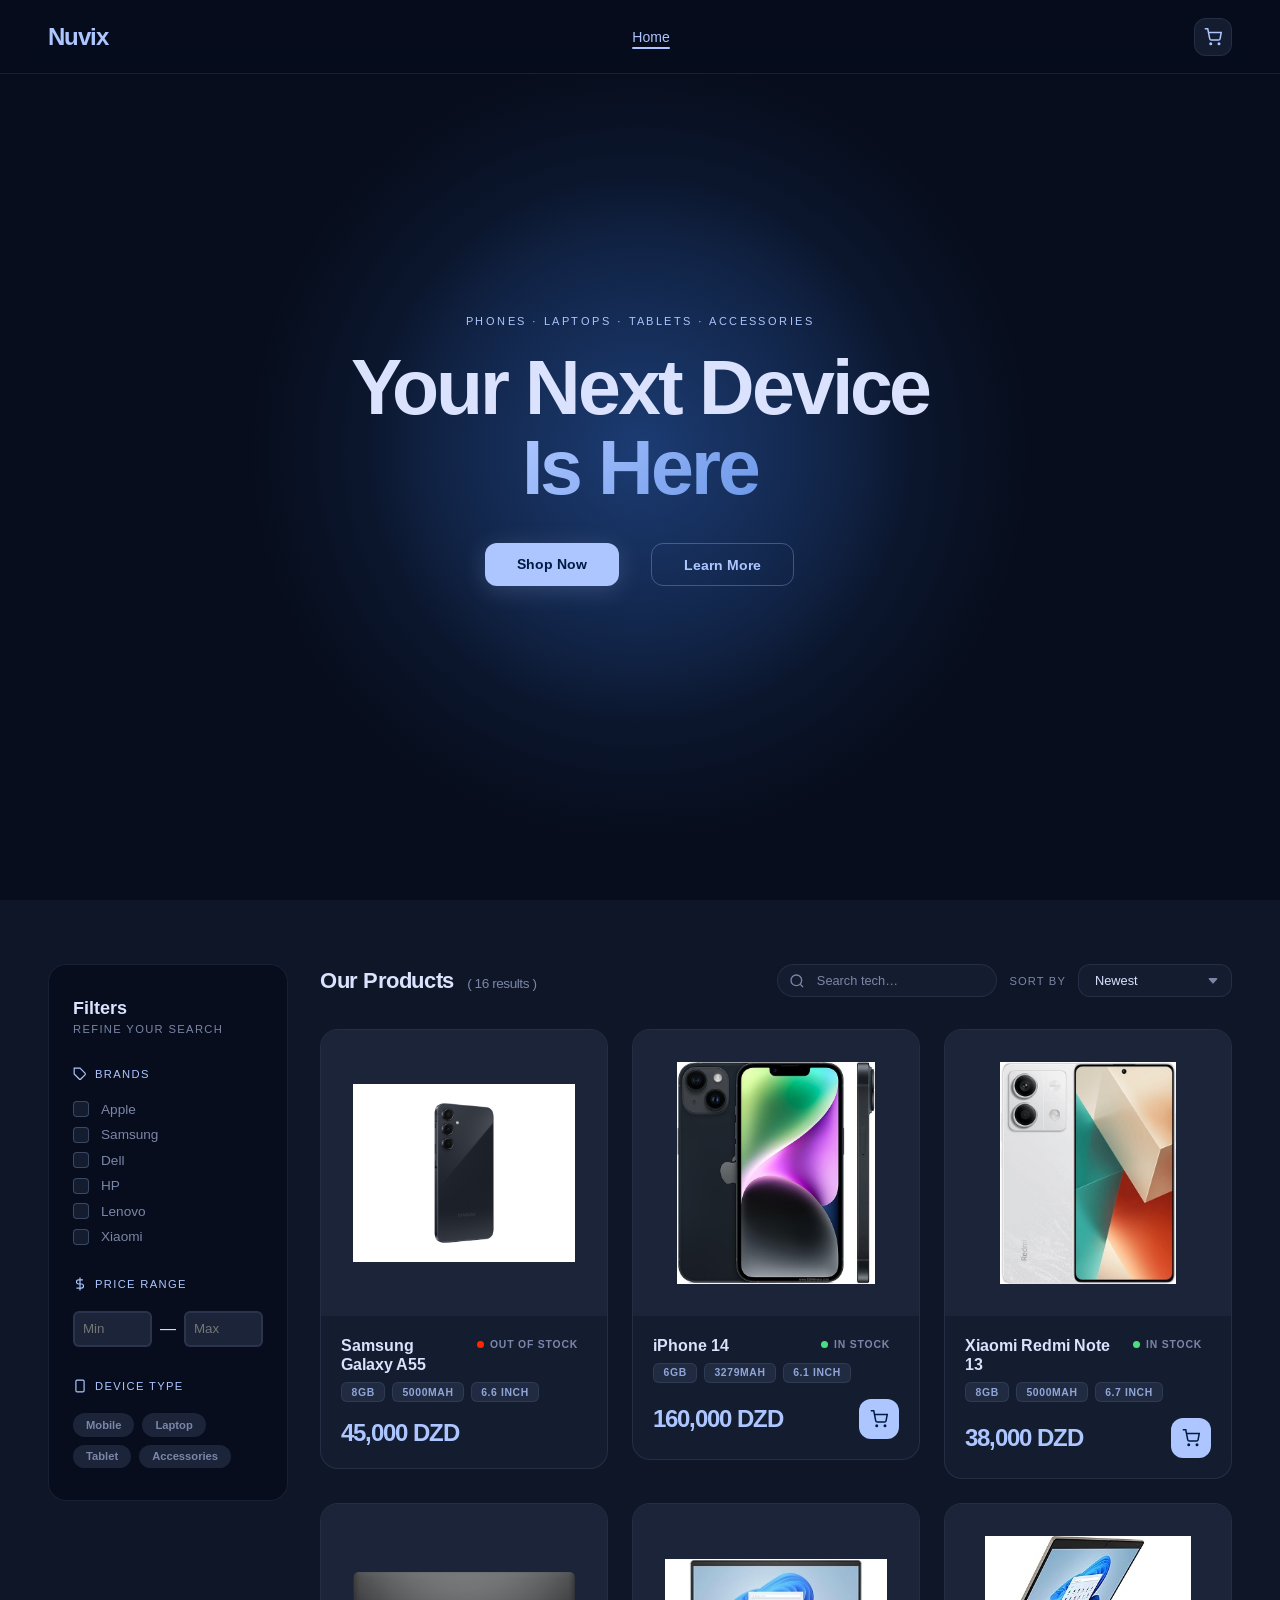
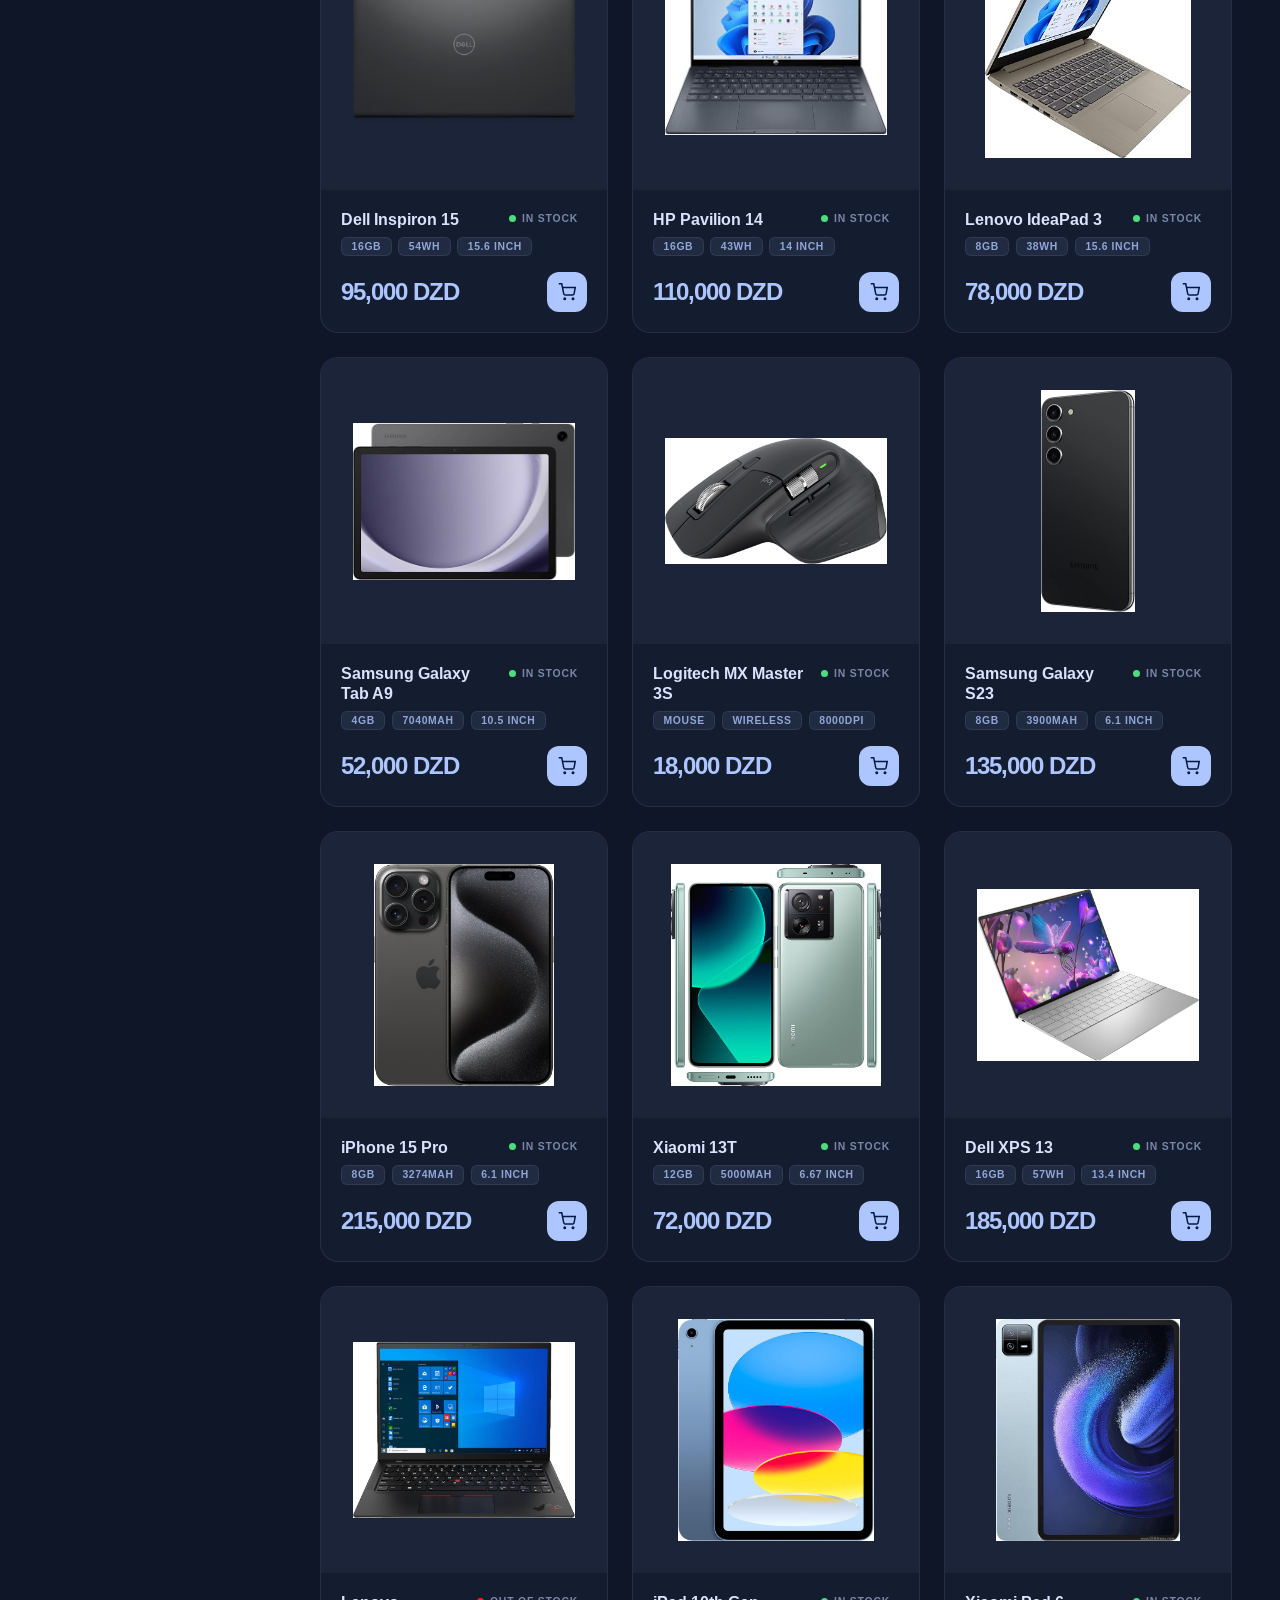
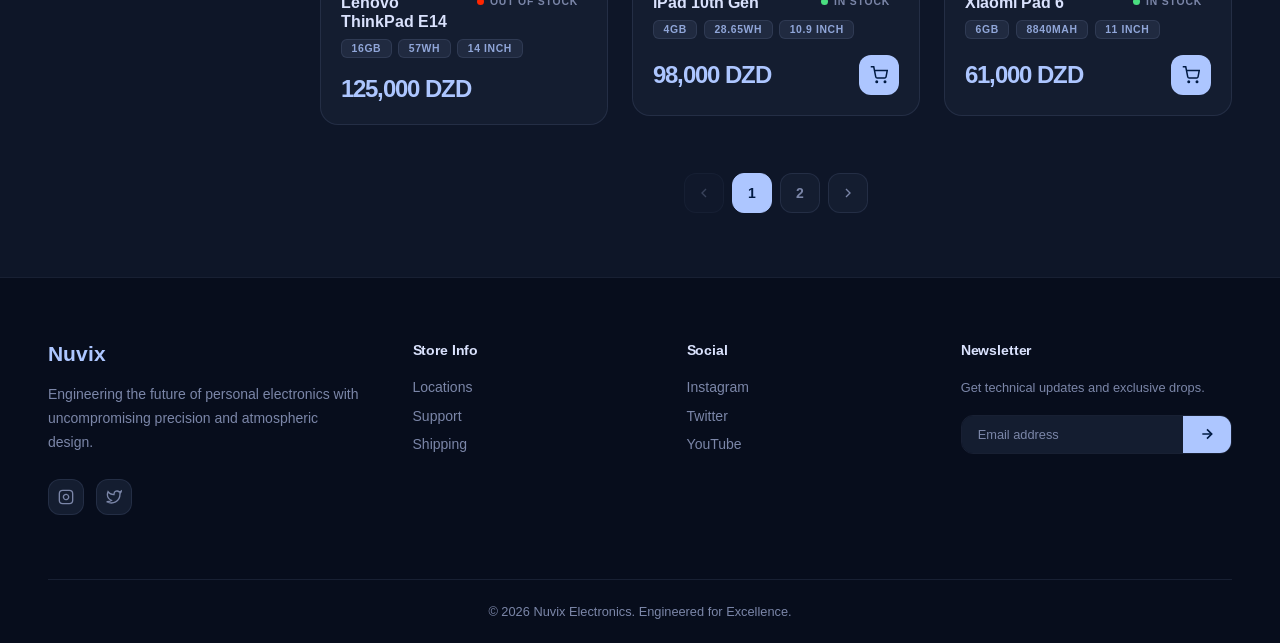
==== commit 0f994d66: "feat: enhance checkout and home page functionality" ====
--- a/public/index.html
+++ b/public/index.html
@@ -23,12 +23,18 @@
         </ul>
 
         <div class="nav__actions">
-            <a href="./cart.html" class="btn-icon""><svg xmlns=" http://www.w3.org/2000/svg" width="18" height="18"
-                fill="none" stroke="currentColor" stroke-width="2" viewBox="0 0 24 24">
-                <circle cx="9" cy="21" r="1" />
-                <circle cx="20" cy="21" r="1" />
-                <path d="M1 1h4l2.68 13.39a2 2 0 0 0 2 1.61h9.72a2 2 0 0 0 2-1.61L23 6H6" />
-                </svg>
+            <a href="cart.html" class="cart-nav-wrap" aria-label="Cart">
+
+                <button class="btn-icon" tabindex="-1">
+
+                    <svg xmlns=" http://www.w3.org/2000/svg" width="18" height="18" fill="none" stroke="currentColor"
+                        stroke-width="2" viewBox="0 0 24 24">
+                        <circle cx="9" cy="21" r="1" />
+                        <circle cx="20" cy="21" r="1" />
+                        <path d="M1 1h4l2.68 13.39a2 2 0 0 0 2 1.61h9.72a2 2 0 0 0 2-1.61L23 6H6" />
+                    </svg>
+                    <span class="cart-badge" id="cart-badge" style="display:none;">0</span>
+                </button>
             </a>
         </div>
     </nav>
--- a/public/css/home.css
+++ b/public/css/home.css
@@ -855,6 +855,40 @@
      cursor: default;
  }
 
+
+ /* ── Cart badge ── */
+.cart-nav-wrap {
+    position: relative;
+    display: flex;
+    align-items: center;
+    text-decoration: none;
+}
+
+.cart-badge {
+    position: absolute;
+    top: 20px;
+    right: 25px;
+    min-width: 18px;
+    height: 18px;
+    padding: 0 5px;
+    border-radius: 99px;
+    background: var(--primary);
+    color: #001a42;
+    font-family: var(--font-head);
+    font-size: .65rem;
+    font-weight: 800;
+    display: flex;
+    align-items: center;
+    justify-content: center;
+    pointer-events: none;
+    animation: badge-pop .2s cubic-bezier(.4, 0, .2, 1);
+}
+
+@keyframes badge-pop {
+    0%   { transform: scale(0); }
+    70%  { transform: scale(1.25); }
+    100% { transform: scale(1); }
+}
  /* ════════════════════════════════════════
      FOOTER
   ════════════════════════════════════════ */
